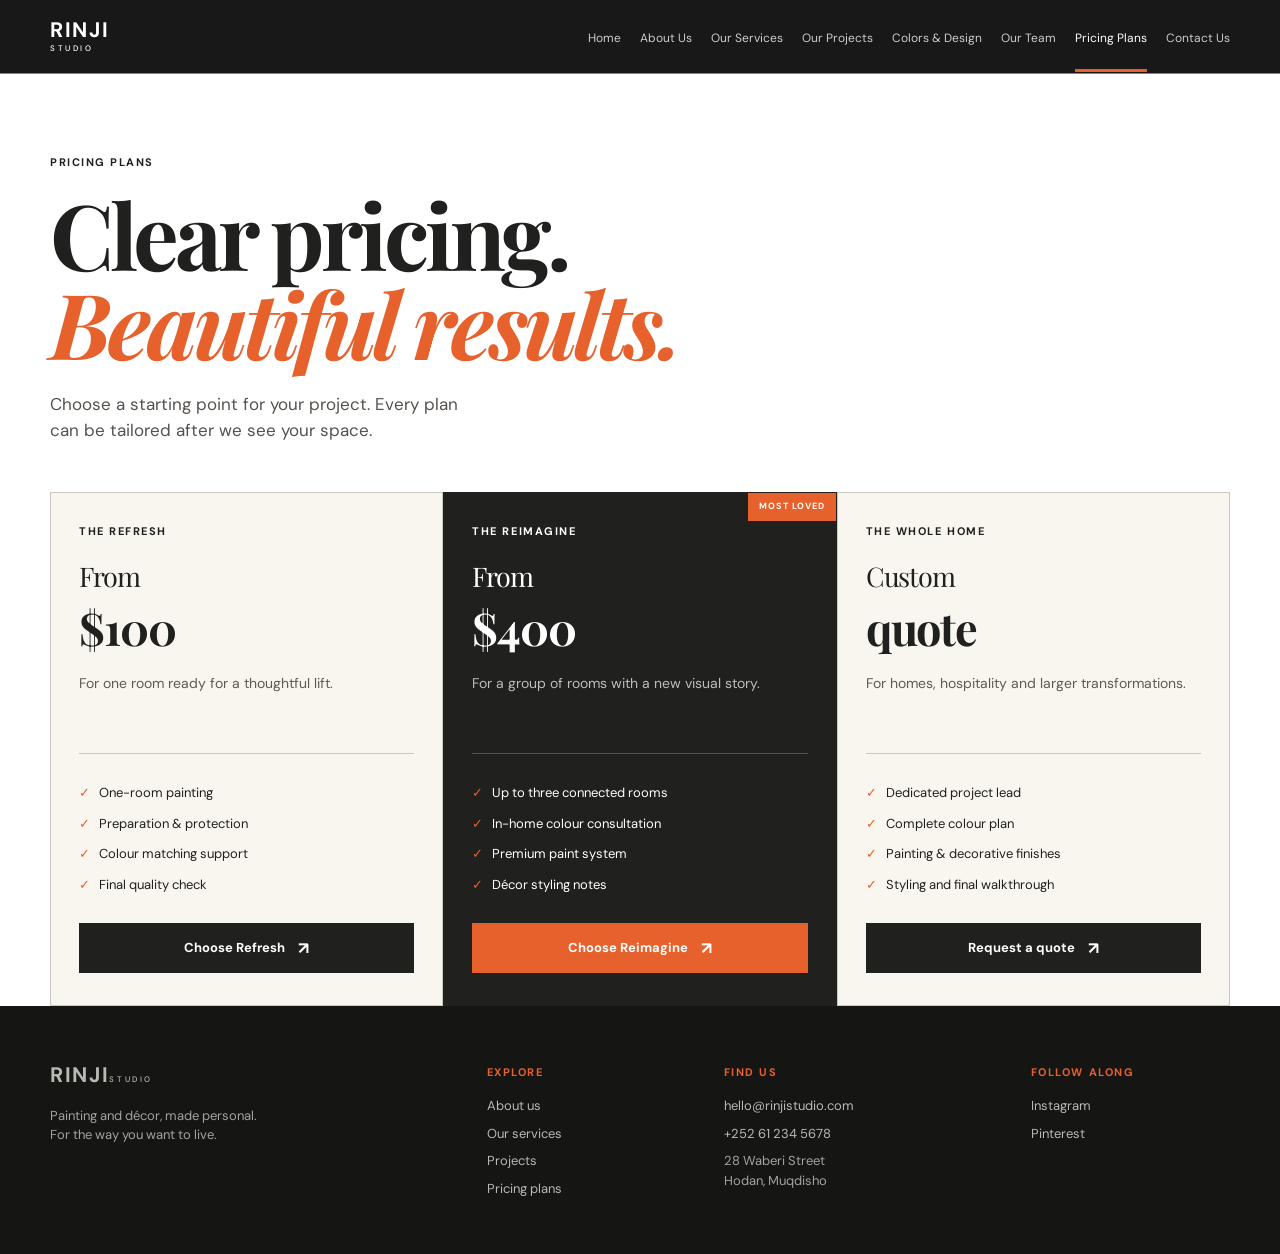
==== pricing.html @ aea0ec6d "first commit" ====
<!doctype html>
<html lang="en">

<head>
  <meta charset="UTF-8" />
  <meta name="viewport" content="width=device-width, initial-scale=1.0" />
  <meta name="description" content="RINJI Studio pricing plans." />
  <title>Pricing Plans | RINJI Studio</title>
  <link rel="preconnect" href="https://fonts.googleapis.com" />
  <link rel="preconnect" href="https://fonts.gstatic.com" crossorigin />
  <link
    href="https://fonts.googleapis.com/css2?family=DM+Sans:wght@400;500;600;700&amp;family=Playfair+Display:wght@600;700;800&amp;display=swap"
    rel="stylesheet" />
  <link rel="stylesheet" href="styles.css" />
</head>

<body data-page="pricing">
  <header class="site-header">
    <div class="container nav-wrap"><a class="logo" href="index.html"><span>RINJI</span><i>STUDIO</i></a>
      <nav class="desktop-nav" aria-label="Primary navigation"><a href="index.html">Home</a><a href="about.html">About
          Us</a><a href="services.html">Our Services</a><a href="projects.html">Our Projects</a><a
          href="colors.html">Colors &amp; Design</a><a href="team.html">Our Team</a><a href="pricing.html"
          class="active">Pricing Plans</a><a href="contact.html">Contact Us</a></nav>
    </div>
  </header>
  <main>
    <section class="pricing-hero">
      <div class="container">
        <p class="eyebrow">Pricing plans</p>
        <h1>Clear pricing.<br /><em>Beautiful results.</em></h1>
        <p>Choose a starting point for your project. Every plan can be tailored after we see your space.</p>
      </div>
    </section>
    <section class="container pricing-grid">
      <article class="price-card">
        <p class="eyebrow">The Refresh</p>
        <h2>From <strong>$100</strong></h2>
        <p>For one room ready for a thoughtful lift.</p>
        <ul>
          <li>One-room painting</li>
          <li>Preparation &amp; protection</li>
          <li>Colour matching support</li>
          <li>Final quality check</li>
        </ul><a class="button button-dark" href="contact.html">Choose Refresh <span>↗</span></a>
      </article>
      <article class="price-card featured">
        <div class="popular">Most loved</div>
        <p class="eyebrow light">The Reimagine</p>
        <h2>From <strong>$400</strong></h2>
        <p>For a group of rooms with a new visual story.</p>
        <ul>
          <li>Up to three connected rooms</li>
          <li>In-home colour consultation</li>
          <li>Premium paint system</li>
          <li>Décor styling notes</li>
        </ul><a class="button button-primary" href="contact.html">Choose Reimagine <span>↗</span></a>
      </article>
      <article class="price-card">
        <p class="eyebrow">The Whole Home</p>
        <h2>Custom <strong>quote</strong></h2>
        <p>For homes, hospitality and larger transformations.</p>
        <ul>
          <li>Dedicated project lead</li>
          <li>Complete colour plan</li>
          <li>Painting &amp; decorative finishes</li>
          <li>Styling and final walkthrough</li>
        </ul><a class="button button-dark" href="contact.html">Request a quote <span>↗</span></a>
      </article>
    </section>
    <section class="section pricing-included">
      <div class="container">
        <div>
          <p class="eyebrow">Always included</p>
          <h2>The details you<br />should never have<br />to <em>ask for.</em></h2>
        </div>
        <!-- <div class="included-grid">
          <p><span>✦</span><b>Clear communication</b>Know what is happening, and when.</p>
          <p><span>✦</span><b>Respect for your home</b>Clean, careful and considered from day one.</p>
          <p><span>✦</span><b>Work that lasts</b>Excellent materials and rigorous preparation.</p>
          <p><span>✦</span><b>Final walkthrough</b>We only leave when everything feels right.</p>
        </div>
      </div>
    </section>
    <section class="faq-mini container">
      <p class="eyebrow">A few questions</p>
      <hr class="section-rule" />
      <article>
        <h3>Can you work with my own paint colours?</h3>
        <p>Absolutely. We can match an existing palette, refine it, or build a new one around a favourite shade.</p>
      </article>
      <article>
        <h3>How soon can a project begin?</h3>
        <p>Most small projects can be scheduled within two to four weeks after your consultation.</p>
      </article>
      <article>
        <h3>Do you offer a warranty?</h3>
        <p>Yes. Our craft warranty covers workmanship, and we will explain the details before work begins.</p>
      </article>
    </section> -->
  </main>
  <footer class="site-footer">
    <div class="container footer-main">
      <div class="footer-brand"><a class="logo" href="index.html"><span>RINJI</span><i>STUDIO</i></a>
        <p>Painting and décor, made personal.<br />For the way you want to live.</p>
      </div>
      <div>
        <h4>Explore</h4><a href="about.html">About us</a><a href="services.html">Our services</a><a
          href="projects.html">Projects</a><a href="pricing.html">Pricing plans</a>
      </div>
      <div>
        <h4>Find us</h4><a href="mailto:hello@rinjistudio.com">hello@rinjistudio.com</a><a href="tel:+252612345678">+252
          61 234 5678</a>
        <p>28 Waberi Street<br />Hodan, Muqdisho</p>
      </div>
      <div>
        <h4>Follow along</h4><a href="#">Instagram</a><a href="#">Pinterest</a>
      </div>
    </div>
   
  </footer>
</body>

</html>
---- styles.css ----
:root {
  --ink: #20211f;
  --paper: #f5f0e9;
  --orange: #e6612c;
  --green: #69705b;
  --line: rgba(32, 33, 31, .18);
  --serif: 'Playfair Display', Georgia, serif;
  --sans: 'DM Sans', Arial, sans-serif
}

* {
  box-sizing: border-box
}

body {
  margin: 0;
  background: var(--paper);
  color: var(--ink);
  font: 16px/1.5 var(--sans)
}

a {
  color: inherit;
  text-decoration: none
}

img {
  display: block;
  width: 100%
}

h1,
h2,
h3,
p {
  margin-top: 0
}

h1,
h2 {
  font-family: var(--serif);
  letter-spacing: -.045em;
  font-weight: 700
}

h1 {
  font-size: clamp(3.5rem, 7.1vw, 6.6rem);
  line-height: .98;
  margin-bottom: 25px
}

h2 {
  font-size: clamp(2.4rem, 4.7vw, 4.55rem);
  line-height: 1.03;
  margin-bottom: 22px
}

h3 {
  font-size: 1.45rem;
  line-height: 1.12
}

em {
  color: var(--orange);
  font-style: italic
}

.container {
  width: min(1180px, calc(100% - 64px));
  margin-inline: auto
}

.section {
  padding: 120px 0
}

.eyebrow {
  margin-bottom: 21px;
  font-size: 11px;
  font-weight: 700;
  letter-spacing: .14em;
  line-height: 1.1;
  text-transform: uppercase
}

.eyebrow.light {
  color: #fff
}

.lead {
  font-size: 20px;
  line-height: 1.55
}

.section-rule {
  margin: 30px 0;
  border: 0;
  border-top: 1px solid var(--line)
}

.site-header {
  position: absolute;
  z-index: 10;
  width: 100%;
  color: #fff;
  border-bottom: 1px solid rgba(255, 255, 255, .25)
}

body:not([data-page="home"]):not([data-page="about"]):not([data-page="services"]):not([data-page="team"]) .site-header {
  position: relative;
  color: var(--ink);
  border-color: var(--line)
}

.nav-wrap {
  display: flex;
  align-items: center;
  gap: 30px;
  height: 78px
}

.logo {
  display: inline-flex;
  flex: none;
  flex-direction: column;
  min-width: 115px;
  letter-spacing: .12em;
  line-height: .75
}

.logo span {
  font-size: 21px;
  font-weight: 700;
  letter-spacing: .08em
}

.logo i {
  margin-top: 6px;
  font-size: 8px;
  font-style: normal;
  font-weight: 500;
  letter-spacing: .32em
}

.desktop-nav {
  display: flex;
  align-items: center;
  gap: 19px;
  margin-left: auto
}

.desktop-nav a {
  padding: 28px 0 24px;
  border-bottom: 2px solid transparent;
  font-size: 12px;
  opacity: .78;
  white-space: nowrap
}

.desktop-nav .active {
  border-color: var(--orange);
  opacity: 1
}

.hero {
  position: relative;
  display: flex;
  align-items: center;
  min-height: 800px;
  overflow: hidden;
  color: #fff;
  background: linear-gradient(90deg, rgba(22, 22, 19, .8), rgba(22, 22, 19, .38)), var(--bg) center/cover
}

.hero:after {
  position: absolute;
  inset: 0;
  content: '';
  background: linear-gradient(0deg, rgba(0, 0, 0, .35), transparent 55%)
}

.hero-content {
  position: relative;
  z-index: 1;
  padding-top: 75px
}

.hero-copy {
  width: min(470px, 90%);
  margin-bottom: 32px;
  font-size: 18px;
  color: rgba(255, 255, 255, .9)
}

.hero-glow {
  position: absolute;
  right: 10%;
  bottom: -20%;
  width: 440px;
  height: 440px;
  background: var(--orange);
  filter: blur(150px);
  opacity: .18
}

.hero-note {
  position: absolute;
  z-index: 1;
  right: max(32px, calc((100vw - 1180px)/2));
  bottom: 0;
  display: flex;
  gap: 12px;
  width: 310px;
  padding: 24px 27px;
  color: #fff;
  background: var(--orange);
  font-size: 13px
}

.hero-note p {
  margin: 0
}

.note-dot {
  display: block;
  flex: none;
  width: 9px;
  height: 9px;
  margin-top: 5px;
  border-radius: 50%;
  background: #fff
}

.button {
  display: inline-flex;
  align-items: center;
  justify-content: center;
  gap: 13px;
  padding: 14px 19px;
  border: 1px solid transparent;
  font-size: 13px;
  font-weight: 700
}

.button span {
  font-size: 17px;
  line-height: 0
}

.button-primary {
  color: #fff;
  background: var(--orange)
}

.button-ghost {
  margin-left: 8px;
  border-color: rgba(255, 255, 255, .65);
  color: #fff
}

.button-dark {
  color: #fff;
  background: var(--ink)
}

.button-outline-light {
  border-color: rgba(255, 255, 255, .7);
  color: #fff
}

.text-link {
  display: inline-flex;
  align-items: center;
  gap: 12px;
  margin-top: 12px;
  padding-bottom: 5px;
  border-bottom: 1px solid currentColor;
  font-weight: 700
}

.intro-section {
  padding-top: 115px;
  padding-bottom: 100px
}

.intro-grid {
  display: grid;
  grid-template-columns: 1.12fr .88fr;
  gap: 80px;
  align-items: end
}

.intro-grid .lead {
  margin-bottom: 24px
}

.stats-row {
  display: grid;
  grid-template-columns: repeat(4, 1fr);
  gap: 20px;
  margin-top: 65px;
  padding-top: 24px;
  border-top: 1px solid var(--line)
}

.stats-row strong {
  display: block;
  font-family: var(--serif);
  font-size: 43px;
  letter-spacing: -.05em
}

.stats-row span {
  color: #66645f;
  font-size: 12px
}

.section-dark {
  padding: 110px 0 120px;
  color: #fff;
  background: var(--ink)
}

.section-heading {
  margin-bottom: 48px
}

.section-heading.spread {
  display: flex;
  align-items: end;
  justify-content: space-between;
  gap: 32px
}

.section-heading h2 {
  margin-bottom: 0
}

.project-grid {
  display: grid;
  grid-template-columns: 1.5fr 1fr 1fr;
  gap: 18px;
  align-items: start
}

.project-card {
  position: relative;
  min-height: 400px;
  overflow: hidden;
  background: #444
}

.project-card.project-large {
  min-height: 530px
}

.project-card img {
  position: absolute;
  inset: 0;
  height: 100%;
  object-fit: cover
}

.project-card:after {
  position: absolute;
  inset: 50% 0 0;
  content: '';
  background: linear-gradient(transparent, rgba(0, 0, 0, .73))
}

.project-info {
  position: absolute;
  z-index: 1;
  bottom: 18px;
  left: 19px;
  color: #fff
}

.project-info b,
.project-info small {
  display: block
}

.project-info b {
  font-size: 16px
}

.project-info small {
  margin-top: 3px;
  font-size: 11px;
  opacity: .8
}

.services-strip {
  background: #e9d7c3
}

.split-media {
  display: grid;
  grid-template-columns: 1fr 1fr
}

.image-block {
  min-height: 610px
}

.image-block img {
  height: 100%;
  object-fit: cover
}

.content-block {
  display: flex;
  flex-direction: column;
  justify-content: center;
  padding: 100px clamp(38px, 7vw, 100px)
}

.content-block>p:not(.eyebrow) {
  max-width: 450px;
  margin-bottom: 32px;
  color: #55514a;
  font-size: 17px
}

.service-list {
  border-top: 1px solid rgba(32, 33, 31, .35)
}

.service-list a {
  display: flex;
  align-items: center;
  padding: 16px 0;
  border-bottom: 1px solid rgba(32, 33, 31, .35);
  font-size: 15px;
  font-weight: 600
}

.service-list span {
  margin-right: 14px;
  color: #777;
  font-size: 11px
}

.service-list i {
  margin-left: auto;
  color: var(--orange);
  font-size: 20px;
  font-style: normal
}

.quote-band {
  display: grid;
  align-items: center;
  min-height: 510px;
  color: #fff;
  background: linear-gradient(90deg, rgba(24, 25, 23, .8), rgba(24, 25, 23, .48)), var(--bg) center/cover
}

.quote-content {
  max-width: 930px
}

.quote-mark {
  display: block;
  height: 70px;
  color: var(--orange);
  font: 110px/1 var(--serif)
}

blockquote {
  margin: 0 0 25px;
  font: clamp(2rem, 4.3vw, 4rem)/1.12 var(--serif);
  letter-spacing: -.04em
}

.quote-content p {
  font-size: 12px;
  letter-spacing: .12em;
  text-transform: uppercase
}

.process-section .section-heading {
  max-width: 650px
}

.process-grid {
  display: grid;
  grid-template-columns: repeat(3, 1fr);
  border-top: 1px solid var(--line)
}

.process-grid article {
  min-height: 220px;
  padding: 28px 35px 10px 0
}

.process-grid article+article {
  padding-left: 35px;
  border-left: 1px solid var(--line)
}

.process-grid span,
.values-grid b {
  color: var(--orange);
  font-size: 12px;
  font-weight: 700
}

.process-grid h3 {
  margin: 30px 0 8px
}

.process-grid p {
  color: #65625d;
  font-size: 14px
}

.cta-section,
.project-cta {
  padding: 90px 0;
  color: #fff;
  background: var(--ink)
}

.cta-inner {
  display: flex;
  align-items: center;
  justify-content: space-between;
  gap: 30px
}

.cta-inner h2 {
  margin: 0
}

.site-footer {
  padding-top: 68px;
  color: #f3eee7;
  background: #151614
}

.footer-main {
  display: grid;
  grid-template-columns: 2fr 1fr 1.35fr 1fr;
  gap: 38px;
  padding-bottom: 64px
}

.footer-brand p {
  margin-top: 22px;
  font-size: 14px;
  opacity: .62
}

.site-footer h4 {
  margin: 4px 0 16px;
  color: var(--orange);
  font-size: 11px;
  letter-spacing: .14em;
  text-transform: uppercase
}

.site-footer a {
  display: block;
  margin: 8px 0;
  font-size: 13px;
  opacity: .75
}

.site-footer p {
  font-size: 13px;
  opacity: .65
}

.footer-bottom {
  display: flex;
  justify-content: space-between;
  padding: 17px 0 24px;
  border-top: 1px solid rgba(255, 255, 255, .13);
  font-size: 11px;
  opacity: .55
}

.page-hero,
.team-hero {
  display: flex;
  align-items: center;
  min-height: 620px;
  color: #fff;
  background: linear-gradient(90deg, rgba(22, 23, 20, .78), rgba(22, 23, 20, .25)), var(--bg) center/cover
}

.page-hero .container,
.team-hero .container {
  padding-top: 70px
}

.page-hero p:not(.eyebrow),
.team-hero p:not(.eyebrow) {
  max-width: 440px;
  font-size: 17px
}

.story-grid {
  display: grid;
  grid-template-columns: 1fr 1fr;
  gap: 100px
}

.body-copy {
  max-width: 500px;
  padding-top: 48px
}

.body-copy p {
  color: #57544f;
  font-size: 17px
}

.image-feature {
  position: relative
}

.image-feature img {
  height: 570px;
  object-fit: cover
}

.floating-caption {
  position: absolute;
  right: 0;
  bottom: -1px;
  display: flex;
  align-items: center;
  gap: 30px;
  padding: 21px 28px;
  color: #fff;
  background: var(--orange)
}

.floating-caption strong {
  font: 34px var(--serif)
}

.floating-caption span {
  max-width: 90px;
  font-size: 12px
}

.values-section {
  background: #e6d8c9
}

.values-grid {
  display: grid;
  grid-template-columns: repeat(3, 1fr);
  gap: 0;
  margin-top: 50px;
  border-top: 1px solid var(--line)
}

.values-grid article {
  padding: 28px 34px 0 0
}

.values-grid article+article {
  padding-left: 34px;
  border-left: 1px solid var(--line)
}

.values-grid h3 {
  margin: 28px 0 9px
}

.values-grid p {
  max-width: 270px;
  color: #56534e;
  font-size: 14px
}

.two-column-callout {
  display: grid;
  grid-template-columns: 1fr 1fr;
  align-items: center;
  color: #fff;
  background: var(--ink)
}

.two-column-callout img {
  height: 520px;
  object-fit: cover
}

.two-column-callout>div {
  padding: 70px
}

.two-column-callout>div>p:not(.eyebrow) {
  max-width: 370px;
  margin-bottom: 28px;
  opacity: .75
}

.service-intro {
  display: grid;
  grid-template-columns: .8fr 1.2fr;
  gap: 90px
}

.service-intro>div {
  max-width: 620px
}

.service-stack {
  padding-bottom: 110px
}

.service-row {
  display: grid;
  grid-template-columns: 100px 1fr .9fr;
  gap: 45px;
  align-items: start;
  padding: 55px 0;
  border-top: 1px solid var(--line)
}

.service-row:last-child {
  border-bottom: 1px solid var(--line)
}

.service-num {
  color: var(--orange);
  font: 14px var(--serif)
}

.service-row h3 {
  margin-bottom: 15px;
  font: clamp(2rem, 3.3vw, 3rem) var(--serif);
  letter-spacing: -.04em
}

.service-row p {
  max-width: 480px;
  color: #5e5b55
}

.service-row ul {
  margin: 25px 0 0;
  padding: 0;
  list-style: none;
  font-size: 14px
}

.service-row li {
  margin: 8px 0
}

.service-row li:before {
  padding-right: 10px;
  color: var(--orange);
  content: '✓'
}

.service-row img {
  height: 300px;
  object-fit: cover
}

.service-row.reverse {
  grid-template-columns: 100px .9fr 1fr
}

.service-row.reverse>div:nth-child(2) {
  order: 2
}

.service-row.reverse img {
  order: 1
}

.projects-heading {
  display: grid;
  grid-template-columns: 1fr 1.25fr;
  column-gap: 35px;
  padding: 125px 0 62px
}

.projects-heading h1 {
  grid-column: 1/2;
  grid-row: 2;
  margin: 0
}

.projects-heading>p:last-child {
  grid-column: 2;
  grid-row: 2;
  align-self: end;
  max-width: 385px;
  margin: 0;
  color: #55524e;
  font-size: 17px
}

.filters {
  display: flex;
  gap: 26px;
  margin-bottom: 45px;
  padding: 16px 0;
  border-top: 1px solid var(--line);
  border-bottom: 1px solid var(--line)
}

.filters button {
  padding: 2px 0;
  border: 0;
  color: #77736b;
  background: transparent;
  font: 600 12px var(--sans)
}

.filters button.active {
  color: var(--orange)
}

.masonry-grid {
  columns: 3;
  column-gap: 20px
}

.work-item {
  break-inside: avoid;
  margin-bottom: 35px
}

.work-item img {
  height: 290px;
  object-fit: cover
}

.work-item.tall img {
  height: 440px
}

.work-item>div {
  padding-top: 14px
}

.work-item p {
  margin-bottom: 6px;
  color: var(--orange);
  font-size: 10px;
  letter-spacing: .12em;
  text-transform: uppercase
}

.work-item h3 {
  margin: 0 0 3px;
  font-family: var(--serif)
}

.work-item span {
  color: #79756d;
  font-size: 12px
}

.project-cta {
  margin-top: 90px
}

.project-cta h2 {
  margin-bottom: 30px
}

.color-hero {
  position: relative;
  min-height: 580px;
  padding: 135px 0 0;
  overflow: hidden;
  background: #e9ddd0
}

.color-hero .container {
  position: relative;
  z-index: 1
}

.color-hero>div>p:not(.eyebrow) {
  max-width: 400px;
  color: #59544e;
  font-size: 17px
}

.paint-swatches {
  position: absolute;
  right: -30px;
  bottom: -60px;
  display: flex
}

.paint-swatches span {
  width: 135px;
  height: 330px;
  border-radius: 80px 80px 0 0;
  box-shadow: -2px 0 0 rgba(0, 0, 0, .06)
}

.paint-swatches span:nth-child(1) {
  background: #ba5738
}

.paint-swatches span:nth-child(2) {
  background: #dfae72
}

.paint-swatches span:nth-child(3) {
  background: #718065
}

.paint-swatches span:nth-child(4) {
  background: #36352e
}

.paint-swatches span:nth-child(5) {
  background: #d9c1ac
}

.color-intro {
  display: grid;
  grid-template-columns: 1fr 1fr;
  gap: 75px
}

.color-intro .lead {
  align-self: end;
  max-width: 510px
}

.palette-section {
  padding: 110px 0;
  color: #fff;
  background: var(--ink)
}

.palette-section .section-heading>p:last-child {
  max-width: 300px;
  color: rgba(255, 255, 255, .72);
  font-size: 15px
}

.palette-cards {
  display: grid;
  grid-template-columns: repeat(4, 1fr);
  margin-top: 46px
}

.palette-card {
  display: flex;
  flex-direction: column;
  min-height: 300px;
  padding: 22px;
  color: #fff
}

.palette-card span {
  font-size: 11px;
  font-weight: 700;
  letter-spacing: .11em
}

.palette-card h3 {
  margin: auto 0 3px;
  font-family: var(--serif)
}

.palette-card p {
  margin: 0;
  font-size: 12px;
  opacity: .85
}

.clay {
  background: #b95536
}

.cream {
  color: var(--ink);
  background: #e3d5c5
}

.moss {
  background: #6e775c
}

.ink {
  background: #363630
}

.design-split {
  display: grid;
  grid-template-columns: 1fr 1fr;
  gap: 100px;
  align-items: center
}

.design-photo img {
  height: 570px;
  object-fit: cover
}

.numbered-list {
  margin: 28px 0
}

.numbered-list p {
  display: flex;
  gap: 18px;
  margin: 0;
  padding: 15px 0;
  border-top: 1px solid var(--line);
  color: #67635d;
  font-size: 14px
}

.numbered-list p:last-child {
  border-bottom: 1px solid var(--line)
}

.numbered-list b {
  color: var(--orange)
}

.numbered-list strong {
  display: block;
  margin-bottom: 2px;
  color: var(--ink)
}

.team-hero {
  min-height: 600px
}

.team-intro {
  display: grid;
  grid-template-columns: 1fr 1fr;
  gap: 80px
}

.team-intro>div {
  max-width: 530px
}

.team-grid {
  display: grid;
  grid-template-columns: repeat(4, 1fr);
  gap: 18px;
  padding-bottom: 100px
}

.team-grid img {
  aspect-ratio: .76;
  object-fit: cover;
  filter: saturate(.78)
}

.team-grid h3 {
  margin: 13px 0 3px;
  font-family: var(--serif);
  font-size: 21px
}

.team-grid p {
  margin: 0;
  color: #747069;
  font-size: 12px
}

.team-note {
  padding: 90px 0;
  color: #fff;
  text-align: center;
  background: var(--orange)
}

.team-note span {
  font-size: 27px
}

.team-note blockquote {
  margin: 13px 0;
  font-size: clamp(2rem, 4.4vw, 3.8rem)
}

.team-note p {
  margin: 0;
  font-size: 11px;
  letter-spacing: .12em;
  text-transform: uppercase
}

.join-callout {
  display: flex;
  align-items: end;
  justify-content: space-between;
  padding: 70px;
  background: #e6d8c9
}

.join-callout h2 {
  margin-bottom: 15px
}

.join-callout p:not(.eyebrow) {
  max-width: 415px;
  color: #5b5650
}

.pricing-hero {
  padding: 125px 0 100px;
  background: #e7d8ca
}

.pricing-hero p:not(.eyebrow) {
  max-width: 420px;
  color: #56524d;
  font-size: 17px
}

.pricing-grid {
  display: grid;
  grid-template-columns: repeat(3, 1fr);
  align-items: stretch;
  margin-top: -38px
}

.price-card {
  position: relative;
  display: flex;
  flex-direction: column;
  min-height: 485px;
  padding: 40px 33px 33px;
  border: 1px solid var(--line);
  background: #f9f5ef
}

.price-card.featured {
  color: #fff;
  border-color: var(--ink);
  background: var(--ink)
}

.popular {
  position: absolute;
  top: 0;
  right: 0;
  padding: 7px 11px;
  color: #fff;
  background: var(--orange);
  font-size: 9px;
  font-weight: 700;
  letter-spacing: .11em;
  text-transform: uppercase
}

.price-card h2 {
  margin-bottom: 16px;
  font: 27px var(--serif);
  letter-spacing: -.04em
}

.price-card h2 strong {
  display: block;
  margin-top: 3px;
  font-size: 45px
}

.price-card>p:not(.eyebrow) {
  min-height: 44px;
  color: #5f5a54;
  font-size: 14px
}

.price-card.featured>p:not(.eyebrow) {
  color: rgba(255, 255, 255, .7)
}

.price-card ul {
  margin: 22px 0 auto;
  padding: 18px 0;
  border-top: 1px solid var(--line);
  list-style: none;
  font-size: 13px
}

.price-card.featured ul {
  border-color: rgba(255, 255, 255, .22)
}

.price-card li {
  margin: 11px 0
}

.price-card li:before {
  padding-right: 9px;
  color: var(--orange);
  content: '✓'
}

.pricing-included {
  background: #e9ddd0
}

.pricing-included>.container {
  display: grid;
  grid-template-columns: 1fr 1fr;
  gap: 90px
}

.included-grid {
  display: grid;
  grid-template-columns: 1fr 1fr;
  gap: 20px
}

.included-grid p {
  color: #5e5953;
  font-size: 13px
}

.included-grid span {
  display: block;
  color: var(--orange);
  font-size: 18px
}

.included-grid b {
  display: block;
  margin: 7px 0 3px;
  color: var(--ink)
}

.faq-mini {
  padding-bottom: 120px
}

.faq-mini article {
  max-width: 800px;
  padding: 18px 0;
  border-bottom: 1px solid var(--line)
}

.faq-mini h3 {
  margin: 0 0 8px;
  font: 22px var(--serif)
}

.faq-mini p {
  max-width: 640px;
  margin: 0;
  color: #5f5b55
}

.contact-hero {
  padding: 120px 0 98px;
  background: #e7d8c9
}

.contact-hero p:not(.eyebrow) {
  max-width: 425px;
  color: #57524c;
  font-size: 17px
}

.contact-layout {
  display: grid;
  grid-template-columns: 1.4fr .6fr;
  gap: 90px;
  padding: 95px 0
}

.contact-form label {
  display: block;
  font-size: 12px;
  font-weight: 700;
  letter-spacing: .02em
}

.field-row {
  display: grid;
  grid-template-columns: 1fr 1fr;
  gap: 20px
}

.contact-form input,
.contact-form textarea,
.contact-form select {
  display: block;
  width: 100%;
  margin: 5px 0 26px;
  padding: 11px 0 14px;
  border: 0;
  border-bottom: 1px solid var(--line);
  border-radius: 0;
  outline: 0;
  color: var(--ink);
  background: transparent;
  font: 15px var(--sans)
}

.contact-form textarea {
  resize: vertical
}

.contact-details {
  padding-left: 42px;
  border-left: 1px solid var(--line)
}

.contact-details>div {
  margin: 28px 0
}

.contact-details h3 {
  margin-bottom: 6px;
  font: 19px var(--serif)
}

.contact-details p,
.contact-details a {
  display: block;
  margin: 2px 0;
  color: #5c5751;
  font-size: 14px
}

.social-links {
  display: flex;
  gap: 20px
}

.social-links a {
  border-bottom: 1px solid currentColor;
  color: var(--ink);
  font-weight: 700
}

.contact-image {
  display: flex;
  align-items: end;
  min-height: 390px;
  padding-bottom: 45px;
  color: #fff;
  background: linear-gradient(0deg, rgba(0, 0, 0, .5), transparent), var(--bg) center/cover
}

@media(max-width:900px) {
  .nav-wrap {
    gap: 18px
  }

  .desktop-nav {
    flex: 1;
    gap: 15px;
    overflow-x: auto
  }

  .desktop-nav a {
    padding: 27px 0 23px
  }

  .hero {
    min-height: 720px
  }

  .project-grid {
    grid-template-columns: 1fr 1fr
  }

  .project-large {
    grid-column: span 2
  }

  .split-media {
    grid-template-columns: 1fr
  }

  .image-block {
    min-height: 410px
  }

  .content-block {
    padding: 75px 45px
  }

  .footer-main {
    grid-template-columns: 1.5fr 1fr 1fr
  }

  .footer-main>div:last-child {
    display: none
  }

  .story-grid,
  .service-intro,
  .design-split,
  .pricing-included>.container,
  .contact-layout {
    gap: 45px
  }

  .team-grid {
    grid-template-columns: 1fr 1fr;
    gap: 30px 18px
  }

  .service-row,
  .service-row.reverse {
    grid-template-columns: 65px 1fr
  }

  .service-row img,
  .service-row.reverse img {
    grid-column: 2;
    order: 3;
    width: 75%;
    height: 250px
  }

  .service-row.reverse>div:nth-child(2) {
    order: initial
  }

  .projects-heading {
    grid-template-columns: 1fr
  }

  .projects-heading h1,
  .projects-heading>p:last-child {
    grid-column: 1
  }

  .projects-heading>p:last-child {
    grid-row: 3;
    margin-top: 25px
  }

  .masonry-grid {
    columns: 2
  }

  .paint-swatches {
    opacity: .45
  }

  .color-hero {
    min-height: 500px
  }

  .palette-cards {
    grid-template-columns: 1fr 1fr
  }

  .pricing-grid {
    grid-template-columns: 1fr;
    max-width: 560px;
    margin-top: 0
  }

  .price-card {
    min-height: 0
  }

  .contact-layout {
    grid-template-columns: 1fr .55fr
  }

  .contact-details {
    padding-left: 25px
  }
}

@media(max-width:600px) {
  .container {
    width: min(100% - 40px, 1180px)
  }

  .nav-wrap {
    gap: 15px;
    height: 68px
  }

  .logo {
    min-width: 79px
  }

  .logo span {
    font-size: 16px
  }

  .logo i {
    font-size: 6px
  }

  .desktop-nav {
    gap: 13px
  }

  .desktop-nav a {
    padding: 22px 0 19px;
    font-size: 11px
  }

  .section {
    padding: 75px 0
  }

  h1 {
    font-size: 3.25rem
  }

  h2 {
    font-size: 2.55rem
  }

  .hero {
    min-height: 690px
  }

  .hero-content {
    padding-top: 80px
  }

  .hero-note {
    right: auto;
    left: 20px;
    width: calc(100% - 40px)
  }

  .button-ghost {
    margin-top: 10px;
    margin-left: 0
  }

  .intro-grid,
  .story-grid,
  .service-intro,
  .color-intro,
  .design-split,
  .team-intro,
  .pricing-included>.container,
  .contact-layout {
    grid-template-columns: 1fr;
    gap: 25px
  }

  .body-copy {
    padding-top: 0
  }

  .stats-row {
    grid-template-columns: 1fr 1fr;
    row-gap: 25px
  }

  .section-heading.spread,
  .cta-inner {
    display: block
  }

  .section-heading.spread .button {
    margin-top: 26px
  }

  .project-grid {
    grid-template-columns: 1fr
  }

  .project-large {
    grid-column: auto
  }

  .project-card,
  .project-card.project-large {
    min-height: 370px
  }

  .services-strip .container {
    width: 100%
  }

  .content-block {
    padding: 65px 30px
  }

  .quote-band {
    min-height: 430px
  }

  .process-grid,
  .values-grid {
    grid-template-columns: 1fr
  }

  .process-grid article+article,
  .values-grid article+article {
    padding-left: 0;
    border-top: 1px solid var(--line);
    border-left: 0
  }

  .process-grid article {
    min-height: 0;
    padding: 23px 0
  }

  .floating-caption {
    gap: 12px;
    padding: 15px
  }

  .image-feature img {
    height: 390px
  }

  .two-column-callout {
    grid-template-columns: 1fr
  }

  .two-column-callout img {
    height: 360px
  }

  .two-column-callout>div {
    padding: 50px 30px
  }

  .service-row,
  .service-row.reverse {
    grid-template-columns: 1fr;
    gap: 18px;
    padding: 40px 0
  }

  .service-row img,
  .service-row.reverse img {
    grid-column: auto;
    width: 100%;
    height: 230px
  }

  .projects-heading {
    padding: 90px 0 48px
  }

  .filters {
    gap: 22px;
    overflow: auto;
    white-space: nowrap
  }

  .masonry-grid {
    columns: 1
  }

  .work-item img,
  .work-item.tall img {
    height: 340px
  }

  .color-hero {
    min-height: 490px;
    padding-top: 92px
  }

  .paint-swatches {
    right: -150px
  }

  .palette-card {
    min-height: 220px;
    padding: 15px
  }

  .palette-card h3 {
    font-size: 21px
  }

  .design-photo img {
    height: 400px
  }

  .team-hero {
    min-height: 550px
  }

  .join-callout {
    display: block;
    padding: 45px 30px
  }

  .join-callout .button {
    margin-top: 18px
  }

  .price-card {
    padding: 33px 25px 26px
  }

  .included-grid {
    grid-template-columns: 1fr
  }

  .faq-mini {
    padding-bottom: 75px
  }

  .field-row {
    grid-template-columns: 1fr;
    gap: 0
  }

  .contact-details {
    padding: 35px 0 0;
    border-top: 1px solid var(--line);
    border-left: 0
  }

  .footer-main {
    grid-template-columns: 1fr 1fr;
    gap: 34px 20px
  }

  .footer-brand {
    grid-column: span 2
  }

  .footer-bottom {
    font-size: 10px
  }

  .site-footer {
    padding-top: 50px
  }

  .page-hero,
  .team-hero {
    min-height: 550px
  }
}

/* Compact black, white and orange refresh */
:root {
  --paper: #fff;
  --line: rgba(32, 33, 31, .22)
}

body {
  padding-top: 74px
}

.site-header,
body:not([data-page="home"]):not([data-page="about"]):not([data-page="services"]):not([data-page="team"]) .site-header {
  position: fixed;
  top: 0;
  left: 0;
  z-index: 50;
  height: 74px;
  color: #fff;
  border-bottom: 1px solid rgba(255, 255, 255, .34);
  background: #171817
}

.site-header:after {
  position: absolute;
  right: 0;
  bottom: -1px;
  left: 0;
  height: 1px;
  content: '';
  background: var(--orange)
}

.nav-wrap {
  height: 74px
}

.desktop-nav a {
  padding: 26px 0 22px
}

.desktop-nav .active {
  color: #fff;
  border-bottom-color: var(--orange);
  border-bottom-width: 3px
}

.section {
  padding: 78px 0
}

.intro-section {
  padding-top: 80px;
  padding-bottom: 72px
}

.section-dark,
.palette-section {
  padding: 76px 0
}

.cta-section,
.project-cta {
  padding: 64px 0
}

.hero {
  min-height: 620px
}

.page-hero,
.team-hero {
  min-height: 500px
}

.page-hero .container,
.team-hero .container {
  padding-top: 24px
}

.hero-content {
  padding-top: 34px
}

.hero-note {
  padding: 18px 22px
}

.image-block {
  min-height: 445px
}

.content-block {
  padding: 64px clamp(32px, 6vw, 76px)
}

.quote-band {
  min-height: 375px
}

.process-grid article {
  min-height: 155px;
  padding-top: 22px
}

.project-card {
  min-height: 315px
}

.project-card.project-large {
  min-height: 420px
}

.image-feature img {
  height: 440px
}

.two-column-callout img {
  height: 420px
}

.two-column-callout>div {
  padding: 52px
}

.service-stack {
  padding-bottom: 72px
}

.service-row {
  padding: 40px 0
}

.service-row img {
  height: 245px
}

.projects-heading {
  padding: 80px 0 42px
}

.work-item img {
  height: 240px
}

.work-item.tall img {
  height: 340px
}

.project-cta {
  margin-top: 62px
}

.color-hero {
  min-height: 430px;
  padding-top: 86px;
  background: #fff
}

.paint-swatches span:nth-child(1) {
  background: #e6612c
}

.paint-swatches span:nth-child(2) {
  background: #ffb08e
}

.paint-swatches span:nth-child(3) {
  background: #fff
}

.paint-swatches span:nth-child(4) {
  background: #20211f
}

.paint-swatches span:nth-child(5) {
  background: #e6612c
}

.values-section,
.services-strip,
.pricing-included,
.join-callout,
.pricing-hero,
.contact-hero {
  background: #fff
}

.palette-card.clay {
  background: #e6612c
}

.palette-card.cream {
  color: #20211f;
  background: #fff;
  border: 1px solid #20211f
}

.palette-card.moss {
  background: #20211f
}

.palette-card.ink {
  background: #454541
}

.design-photo img {
  height: 445px
}

.team-grid {
  padding-bottom: 70px
}

.team-note {
  padding: 62px 0
}

.pricing-hero {
  padding: 82px 0 70px
}

.price-card {
  min-height: 410px;
  padding: 32px 28px
}

.pricing-included>.container {
  gap: 65px
}

.contact-hero {
  padding: 82px 0 70px
}

.contact-layout {
  gap: 65px;
  padding: 74px 0
}

.contact-image {
  min-height: 310px
}

.site-footer {
  padding-top: 54px
}

.footer-main {
  padding-bottom: 48px
}

@media(max-width:900px) {
  body {
    padding-top: 68px
  }

  .site-header,
  body:not([data-page="home"]):not([data-page="about"]):not([data-page="services"]):not([data-page="team"]) .site-header {
    height: 68px
  }

  .nav-wrap {
    height: 68px
  }

  .desktop-nav a {
    padding: 23px 0 19px
  }

  .hero {
    min-height: 560px
  }

  .page-hero,
  .team-hero {
    min-height: 460px
  }

  .hero-content {
    padding-top: 22px
  }

  .section {
    padding: 64px 0
  }

  .image-block {
    min-height: 360px
  }

  .content-block {
    padding: 58px 42px
  }

  .project-card {
    min-height: 280px
  }

  .project-card.project-large {
    min-height: 370px
  }

  .service-row {
    padding: 34px 0
  }

  .service-row img {
    height: 220px
  }

  .image-feature img {
    height: 390px
  }

  .two-column-callout img {
    height: 370px
  }

  .design-photo img {
    height: 390px
  }

  .pricing-grid {
    margin-top: 0
  }

  .price-card {
    min-height: 0
  }

  .contact-layout {
    padding: 62px 0
  }
}

@media(max-width:600px) {
  body {
    padding-top: 62px
  }

  .site-header,
  body:not([data-page="home"]):not([data-page="about"]):not([data-page="services"]):not([data-page="team"]) .site-header,
  .nav-wrap {
    height: 62px
  }

  .desktop-nav a {
    padding: 19px 0 16px
  }

  .section {
    padding: 55px 0
  }

  .hero {
    min-height: 540px
  }

  .page-hero,
  .team-hero {
    min-height: 430px
  }

  .hero-content {
    padding-top: 10px
  }

  .hero-note {
    padding: 15px 18px
  }

  .project-card,
  .project-card.project-large {
    min-height: 300px
  }

  .content-block {
    padding: 52px 30px
  }

  .quote-band {
    min-height: 330px
  }

  .image-feature img,
  .design-photo img {
    height: 340px
  }

  .two-column-callout img {
    height: 320px
  }

  .two-column-callout>div {
    padding: 42px 30px
  }

  .work-item img,
  .work-item.tall img {
    height: 285px
  }

  .color-hero {
    min-height: 390px;
    padding-top: 65px
  }

  .palette-section {
    padding: 55px 0
  }

  .team-grid {
    padding-bottom: 55px
  }

  .pricing-hero,
  .contact-hero {
    padding: 62px 0 52px
  }

  .contact-layout {
    padding: 55px 0
  }

  .contact-image {
    min-height: 260px
  }
}

/* Deliberately simplified page structure: only the essential sections remain. */
body[data-page="home"] .hero-note,
body[data-page="home"] .stats-row,
body[data-page="home"] .services-strip,
body[data-page="home"] .quote-band,
body[data-page="home"] .process-section,
body[data-page="about"] .image-feature,
body[data-page="about"] .two-column-callout,
body[data-page="services"] .service-intro,
body[data-page="projects"] .filters,
body[data-page="projects"] .work-item:nth-child(n+5),
body[data-page="team"] .team-note,
body[data-page="pricing"] .pricing-included,
body[data-page="pricing"] .faq-mini,
body[data-page="contact"] .contact-image {
  display: none;
}

body[data-page="home"] .project-grid {
  grid-template-columns: 1.3fr 1fr;
}

body[data-page="home"] .project-grid .project-card:nth-child(3) {
  display: none;
}

body[data-page="home"] .project-card.project-large {
  grid-column: auto;
}

body[data-page="colors"] .design-split {
  grid-template-columns: 1fr;
  max-width: 610px;
}

body[data-page="colors"] .design-photo {
  display: none;
}

body[data-page="projects"] .masonry-grid {
  max-width: 900px;
}

/* Keep every navigation link visible; no horizontal header scrolling. */
@media (max-width: 900px) {
  .desktop-nav {
    justify-content: space-between;
    gap: 7px;
    overflow: visible;
  }

  .desktop-nav a {
    font-size: 10px;
  }
}

@media (max-width: 720px) {
  body {
    padding-top: 62px;
  }

  .site-header,
  body:not([data-page="home"]):not([data-page="about"]):not([data-page="services"]):not([data-page="team"]) .site-header {
    height: 62px;
  }

  .nav-wrap {
    display: flex;
    gap: 7px;
    height: 62px;
    padding: 0;
  }

  .logo {
    min-width: 18px;
  }

  .logo span {
    font-size: 0;
  }

  .logo span:after {
    content: 'R';
    font-size: 18px;
    font-weight: 700;
  }

  .logo i {
    display: none;
  }

  .desktop-nav {
    display: flex;
    flex: 1;
    justify-content: space-between;
    gap: 2px;
    width: auto;
    margin: 0;
    overflow: visible;
  }

  .desktop-nav a {
    display: flex;
    align-items: center;
    justify-content: center;
    min-width: 0;
    padding: 20px 0 16px;
    border-bottom-width: 2px;
    font-size: 0;
    line-height: 1;
    white-space: nowrap;
  }

  .desktop-nav a:after {
    font-size: 8px;
  }

  .desktop-nav a:nth-child(1):after {
    content: 'Home';
  }

  .desktop-nav a:nth-child(2):after {
    content: 'About';
  }

  .desktop-nav a:nth-child(3):after {
    content: 'Svc';
  }

  .desktop-nav a:nth-child(4):after {
    content: 'Work';
  }

  .desktop-nav a:nth-child(5):after {
    content: 'Color';
  }

  .desktop-nav a:nth-child(6):after {
    content: 'Team';
  }

  .desktop-nav a:nth-child(7):after {
    content: 'Plans';
  }

  .desktop-nav a:nth-child(8):after {
    content: 'Contact';
  }
}
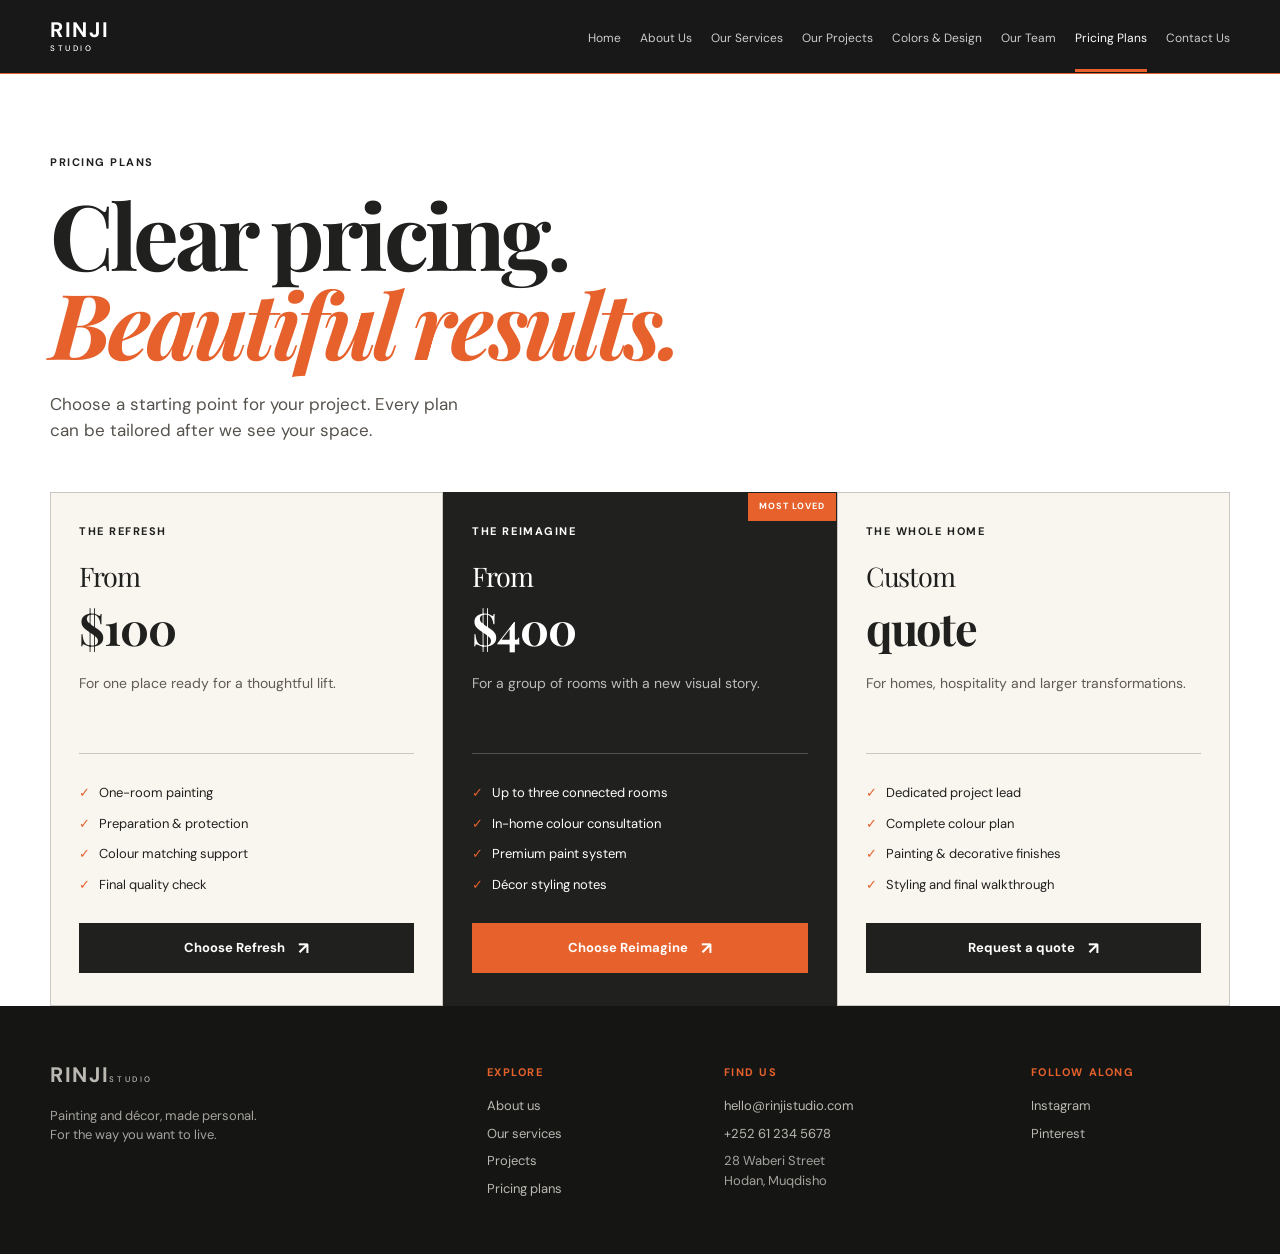
==== commit 6c1c5612: "isbadal samey" ====
--- a/pricing.html
+++ b/pricing.html
@@ -35,7 +35,7 @@
       <article class="price-card">
         <p class="eyebrow">The Refresh</p>
         <h2>From <strong>$100</strong></h2>
-        <p>For one room ready for a thoughtful lift.</p>
+        <p>For one place ready for a thoughtful lift.</p>
         <ul>
           <li>One-room painting</li>
           <li>Preparation &amp; protection</li>
